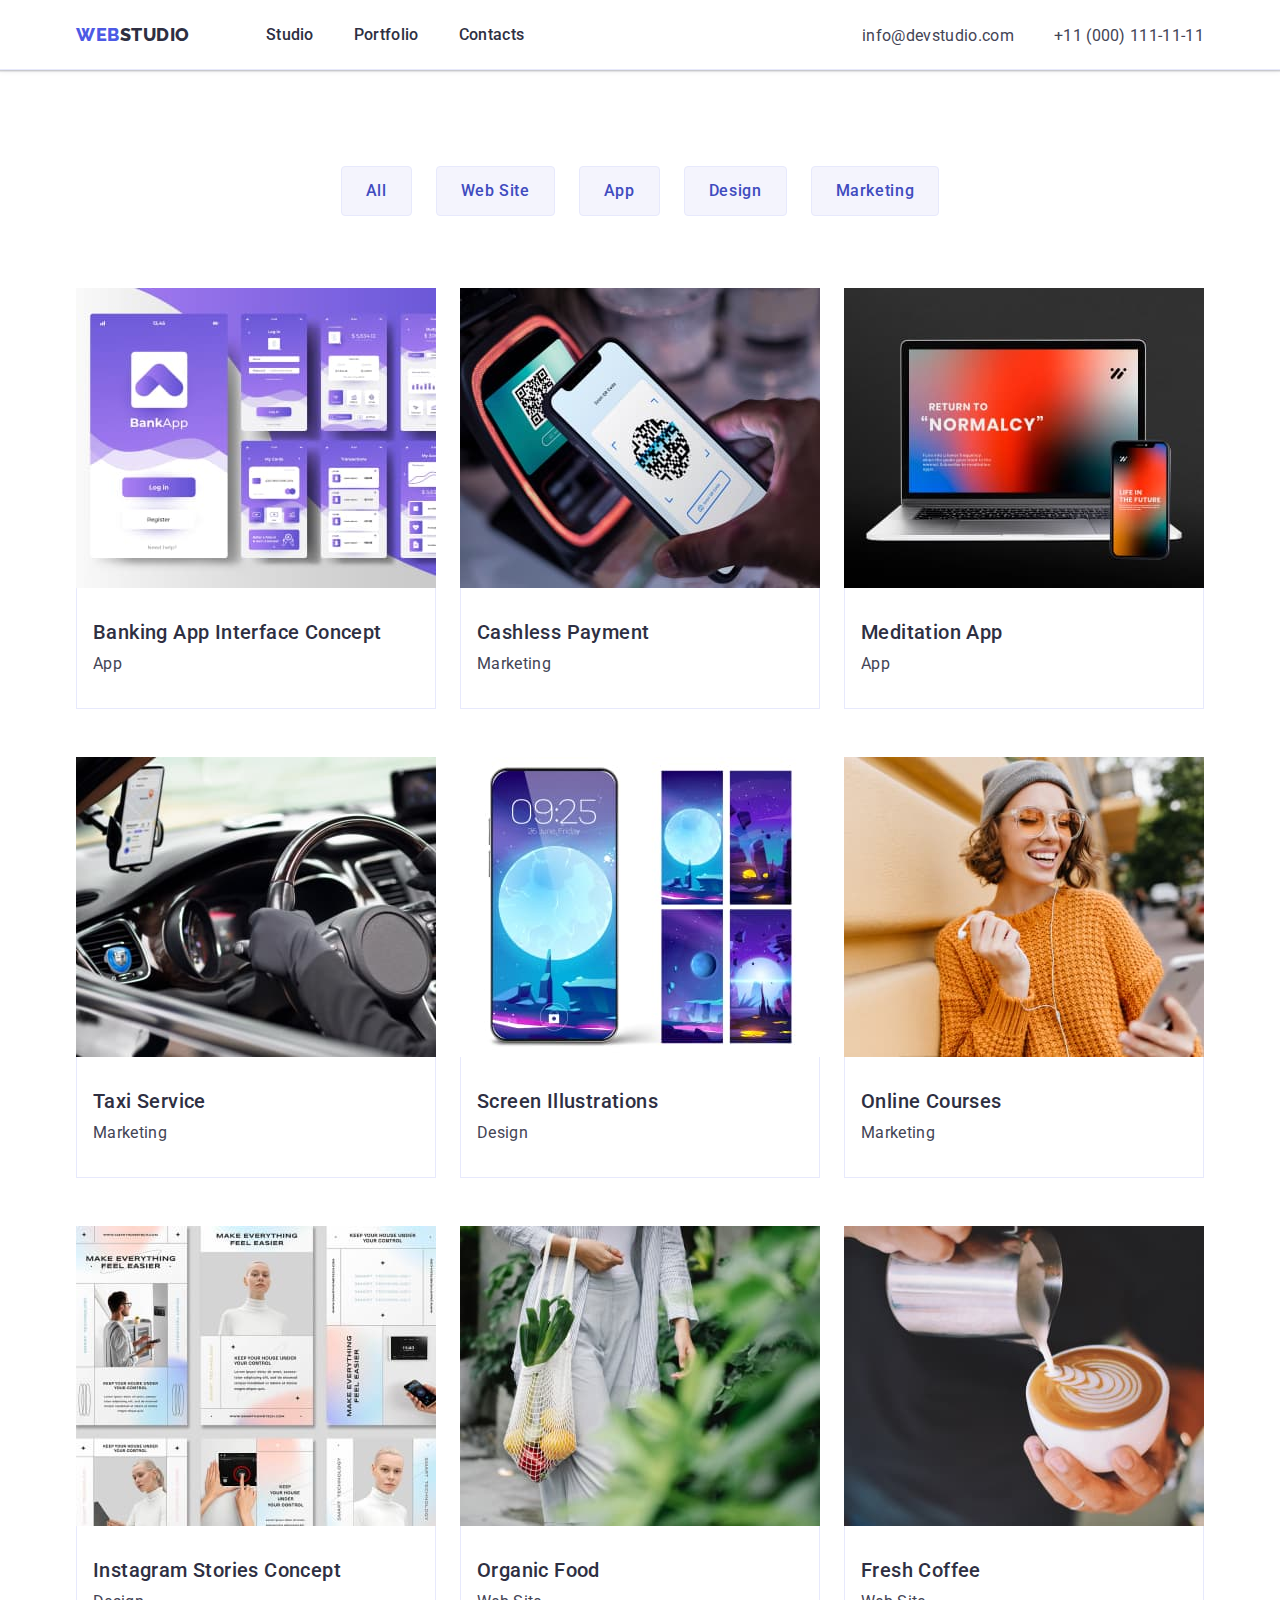
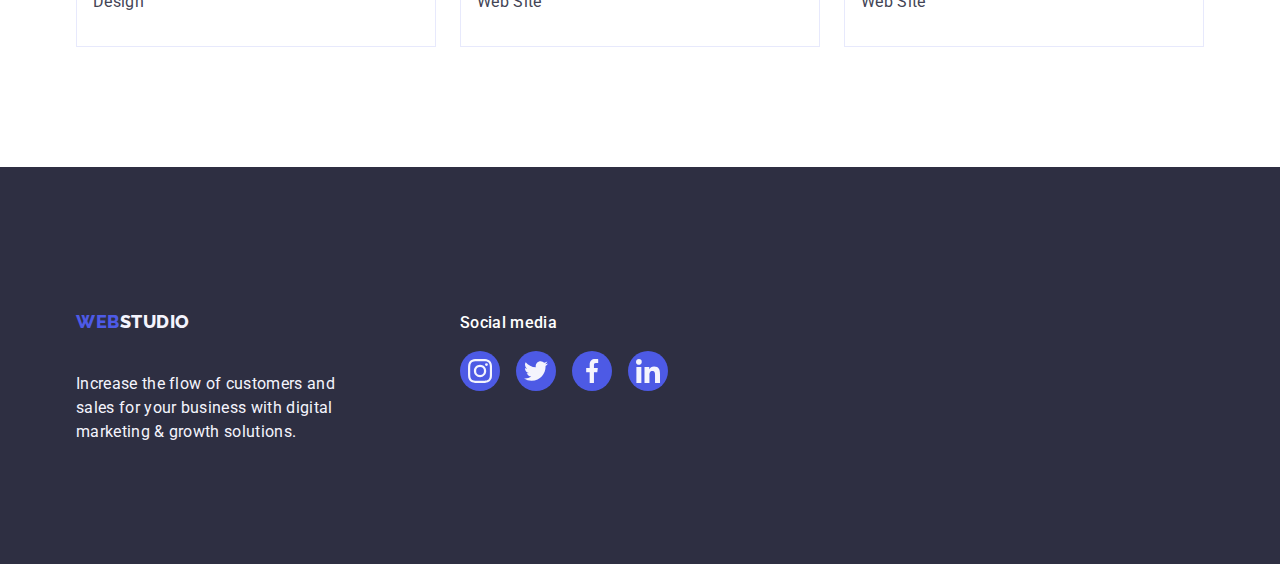
==== portfolio.html @ b466efa4 "Initial commit" ====
<!DOCTYPE html>
<html lang="en">
<head>
    <meta charset="UTF-8">
    <meta name="viewport" content="width=device-width, initial-scale=1.0">
    <title>Document</title>
    <link rel="stylesheet" href="https://cdnjs.cloudflare.com/ajax/libs/modern-normalize/2.0.0/modern-normalize.min.css">
    <link rel="preconnect" href="https://fonts.googleapis.com">
    <link rel="preconnect" href="https://fonts.gstatic.com" crossorigin>
    <link rel="stylesheet" href="./css/styles.css">
    <link href="https://fonts.googleapis.com/css2?family=Raleway:wght@700&family=Roboto:wght@400;500;700;900&display=swap" rel="stylesheet">
</head>
<body>

    <header class="header">
        <div class="header-div container">
            <nav class="nav">
                <a href="./" class="logo link">Web<span class="span">Studio</span></a>
                <ul class="list-header">
                    <li><a href="./index.html" class="first link">Studio</a></li>
                    <li><a href="./portfolio.html" class="first link">Portfolio</a></li>
                    <li><a href="" class="first link">Contacts</a></li>
                </ul>
            </nav>
            <address class="address">
                <ul class="list-header">
                    <li><a href="mailto:info@devstudio.com" class="contact link">info@devstudio.com</a></li>
                    <li><a href="tel:+110001111111" class="contact link">+11 (000) 111-11-11</a></li>
                </ul>
            </address>
        </div>
    </header>
   <main>
    <section class="section-portfolio">
        <div class="container">
        <h1 class="visually-hidden">123</h1>
    <ul class="list-one-p">
        <li><button type="button" class="button-p">All</button></li>
        <li><button type="button" class="button-p">Web Site</button></li>
        <li><button type="button" class="button-p">App</button></li>
        <li><button type="button" class="button-p">Design</button></li>
        <li><button type="button" class="button-p">Marketing</button></li>
    </ul>

    <ul class="list-two-p">
        <li class="li-portfolio"><a href="" class="link-p"><img src="./images/portfolio/portfolio1.jpg" alt="purple page with login to bank" width="360" height="300"><div class="portfolio-div"><h2 class="heading-portfolio">Banking App Interface Concept</h2><p class="paragraph-portfolio">App</p></div></a></li>
        <li class="li-portfolio"><a href="" class="link-p"><img src="./images/portfolio/portfolio2.jpg" alt="payment by phone via barcode" width="360" height="300"><div class="portfolio-div"><h2 class="heading-portfolio">Cashless Payment</h2><p class="paragraph-portfolio">Marketing</p></div></a></li>
        <li class="li-portfolio"><a href="" class="link-p"><img src="./images/portfolio/portfolio3.jpg" alt="laptop with red wallpaper" width="360" height="300"><div class="portfolio-div"><h2 class="heading-portfolio">Meditation App</h2><p class="paragraph-portfolio">App</p></div></a></li>
        <li class="li-portfolio"><a href="" class="link-p"><img src="./images/portfolio/portfolio4.jpg" alt="taxi car with GPS" width="360" height="300"><div class="portfolio-div"><h2 class="heading-portfolio">Taxi Service</h2><p class="paragraph-portfolio">Marketing</p></div></a></li>
        <li class="li-portfolio"><a href="" class="link-p"><img src="./images/portfolio/portfolio5.jpg" alt="smartphone with the moon on the wallpaper" width="360" height="300"><div class="portfolio-div"><h2 class="heading-portfolio">Screen Illustrations</h2><p class="paragraph-portfolio">Design</p></div></a></li>
        <li class="li-portfolio"><a href="" class="link-p"><img src="./images/portfolio/portfolio6.jpg" alt="smiling girl in orange sweater" width="360" height="300"><div class="portfolio-div"><h2 class="heading-portfolio">Online Courses</h2><p class="paragraph-portfolio">Marketing</p></div></a></li>
        <li class="li-portfolio"><a href="" class="link-p"><img src="./images/portfolio/portfolio7.jpg" alt="instagram stories concept" width="360" height="300"><div class="portfolio-div"><h2 class="heading-portfolio">Instagram Stories Concept</h2><p class="paragraph-portfolio">Design</p></div></a></li>
        <li class="li-portfolio"><a href="" class="link-p"><img src="./images/portfolio/portfolio8.jpg" alt="girl dressed in white with a bag of vegetables" width="360" height="300"><div class="portfolio-div"><h2 class="heading-portfolio">Organic Food</h2><p class="paragraph-portfolio">Web Site</p></div></a></li>
        <li class="li-portfolio"><a href="" class="link-p"><img src="./images/portfolio/portfolio9.jpg" alt="pouring milk into coffee" width="360" height="300"><div class="portfolio-div"><h2 class="heading-portfolio">Fresh Coffee</h2><p class="paragraph-portfolio">Web Site</p></div></a></li>
    </ul>
        </div>
    </section>
</main>
    <footer class="footer">
        <div class="container div-footer-main">
            <div class="div-footer-one">
                <a href="/" class="logo link link-footer">Web<span class="span-footer">Studio</span></a>
                <p class="footer-paragraph">Increase the flow of customers and sales for your business with digital
                    marketing & growth solutions.</p>
            </div>
            <div>
                <p class="paragraph-footer-one">Social media</p>
                <ul class="ul-footer">
                    <li class="li-footer"><a href="" class="link-footer-ul">
                            <svg width="24" height="24" class="svg-footer">
                                <use href="./images/icons.svg#icon-instagram-2">
                                </use>
                            </svg>
                        </a></li>
                    <li class="li-footer"><a href="" class="link-footer-ul">
                            <svg width="24" height="24" class="svg-footer">
                                <use href="./images/icons.svg#icon-twitter-1">
                                </use>
                            </svg>
                        </a></li>
                    <li class="li-footer"><a href="" class="link-footer-ul">
                            <svg width="24" height="24" class="svg-footer">
                                <use href="./images/icons.svg#icon-facebook-1">
                                </use>
                            </svg>
                        </a></li>
                    <li class="li-footer"><a href="" class="link-footer-ul">
                            <svg width="24" height="24" class="svg-footer">
                                <use href="./images/icons.svg#icon-linkedin-1">
                                </use>
                            </svg>
                        </a></li>
                </ul>
            </div>
        </div>
    </footer>
     </body>
</html>
---- css/styles.css ----
:root {
--color-logo:#4d5ae5;
--color-section1:#2e2f42;
--color-footer:#F4F4FD;
--color-paragraph:#434455;
--color-portfolio:#e7e9fc;
--color-menu-p:#404BBF;
--section-fife:#8e8f99;
--color-footer-div:#FFFFFF;
}
body{
  font-family:"Roboto", sans-serif;
  color: #434455;
  background-color: #FFFFFF;
}
ul,
ol {
  list-style: none;
  margin: 0;
  padding-left: 0;
}
* {
  margin: 0;
  padding: 0;
}
.container {
  margin: 0 auto;
  padding: 0 15px;
  max-width: 1158px;
}
.list {
  list-style: none;
  margin: 0;
  padding-left: 0;
}
.list-header{
  display: flex;
  gap: 40px;
}
.list-one-p{
justify-content: center;
display: flex;
gap: 24px;
margin-bottom: 72px;
}
.list-two-p{
  display: flex;
  flex-wrap:wrap;
  column-gap: 24px;
  row-gap:48px;
}
.logo{
font-family: "Raleway", sans-serif;
font-weight: 800;
font-size: 18px;
line-height: 1.17;
letter-spacing: 0.03em;
text-transform: uppercase;
color: var(--color-logo);
margin-right: 76px;
}
.li-portfolio{
  width: calc((100% - 48px)/3);
}
.section-two-list{
  gap: 24px;
  display: flex;
}
.section-three-list{
  display: flex;
  gap: 24px;
}
.section-two-li{
  width: calc((100% - 72px)/4);
}
.section-threeli{
  width: calc((100% - 48px)/3);
}
.section-three{
  padding-bottom: 120px;
}
.first:hover{
  color:#404bbf;
}
.first:focus{
  color:#404bbf;
}
.first{
  font-weight: 500;
  font-size: 16px;
  line-height: 1.5;
  letter-spacing: 0.02em;
  color:#2e2f42;
}
.li-one{
  background-color: #FFFFFF;
}
.address{
  font-style: normal;
  margin-top: 24px;
  margin-left: auto;
}
.heading-three{
  font-size: 36px;
  line-height: 1.11;
  text-align: center;
  letter-spacing: 0.02em;
  text-transform: capitalize;
  color:#2e2f42;
  margin-bottom: 72px;
}
.span{
  color: #2e2f42;
}
.span-footer{
color:#f4f4fd;
}
.footer-paragraph{
  line-height: 1.5;
  color: var(--color-footer);
  letter-spacing: 0.02em; 
  max-width: 264px;
}
.link{
  text-decoration: none; 
  padding: 24px 0;
}
.link-footer{
  display: inline-block;
  margin-bottom: 16px;
  text-decoration: none;
}
.contact{
  font-size: 16px;
  line-height: 1.5;
  letter-spacing: 0.02em;
  color:#434455;
  text-decoration: none;
}
.contact:hover{
  color:#404bbf
}
.contact:focus{
  color:#404bbf;
}
.filter-button :hover
.filter-button :focus{
background-color: var(--color-example);
}
.section-first{
  background-color: var(--color-section1);
  padding: 188px 0;
  background-image: linear-gradient(rgba(46, 47, 66, 0.7), rgba(46, 47, 66, 0.7)), url(../images/img-name.jpg);
  max-width: 1440px;
  background-repeat: no-repeat;
  background-position: center;
  background-size: cover;
  margin: 0 auto;
}
.section-second{
  padding: 120px 0;
}
.section-four{
  background-color: #F4F4FD;
  padding: 120px 0;
}
.section-four-li{
  width: calc((100%-72px)/4);
  border-radius: 0px 0px 4px 4px;
  box-shadow: 0px 1px 6px rgba(46, 47, 66, 0.08),
    0px 1px 1px rgba(46, 47, 66, 0.16),
    0px 2px 1px rgba(46, 47, 66, 0.08);
}
.section-four-list{
  display: flex;
  gap: 24px;
}
.section-portfolio{
  padding-top: 96px;
  padding-bottom: 120px;
} 

.heading-one{
  font-size: 56px;
  line-height: 1.07;
  text-align: center;
  letter-spacing: 0.02em;
  color: #FFFFFF;
  max-width: 496px;
  margin: 0 auto;
}
.heading-two{
  font-weight: 500;
  font-size: 20px;
  line-height: 1.2;
  letter-spacing: 0.02em;
  color:#2e2f42;
  margin-bottom: 8px;
}
.heading-four{
  font-size: 36px;
  line-height: 1.11;
  text-align: center;
  letter-spacing: 0.02em;
  text-transform: capitalize;
  color:#2e2f42;
  margin-bottom: 72px;

}
.heading-fife{
  font-weight: 500;
  font-size: 20px;
  line-height: 1.2;
  letter-spacing: 0.02em;
  color:#2e2f42;
  text-align: center;
  margin-bottom: 8px;
}
.heading-portfolio{
  font-weight: 500;
  font-size: 20px;
  line-height: 1.2;
  letter-spacing: 0.02em;
  color: var(--color-section1);
  margin-bottom: 8px;
}
.paragraph-one{
  font-size: 16px;
  line-height: 1.5;
  letter-spacing: 0.02em;
}
.paragraph-two{
font-size: 16px;
line-height: 1.5;
letter-spacing: 0.02em;
text-align: center;
}
.paragraph-portfolio{
  font-size: 16px;
  line-height: 1.5;
  letter-spacing: 0.02em;
  color: var(--color-paragraph);
}
.button{
  background-color: var(--color-logo);
  font-family: "Roboto",sans-serif;
  font-weight: 500;
  font-size: 16px;
  line-height: 1.5;
  letter-spacing: 0.04em;
  color: #FFFFFF;
  cursor: pointer;
  display: block;
  min-width: 169px;
  height: 56px;
  border: none;
  border-radius: 4px;
  margin: 0 auto;
  margin-top: 60px;
}
.button:hover{
  background-color: #404BBF;
}
.button:focus{
  background-color: #404BBF;
}

.filter-button{
font-family: "Roboto",sans-serif;
font-weight: 500;
font-size:16px;
line-height: 1.5;
letter-spacing: 0.04em;
color: var(--color-logo);
background-color: var(--color-footer);
cursor: pointer;
}
.filter-button:hover{
  color:#FFFFFF;
  background-color: #404BBF;
}
.filter-button:focus{
  color:#FFFFFF;
  background-color: #404BBF;
}
.button-p{
  padding: 12px 24px;
  border: 1px solid var(--color-portfolio);
  border-radius: 4px;
  cursor: pointer;
  color: var(--color-menu-p);
  background-color: var(--color-footer);
  font-family: "Roboto",sans-serif;
  font-weight: 500;
  font-size: 16px;
  line-height: 24px;
  letter-spacing: 0.04em;
  text-align: center;
}
.button-p:hover{
  border: 1px solid transparent;
  background-color: var(--color-menu-p);
  color: #FFFFFF;
  box-shadow: 0px 3px 1px rgba(0, 0, 0, 0.1),
    0px 2px 1px rgba(0, 0, 0, 0.08),
    0px 2px 2px rgba(0, 0, 0, 0.12);;
}
.button-p:focus{
  border: 1px solid transparent;
  box-shadow: 0px 3px 1px rgba(0, 0, 0, 0.1),
    0px 2px 1px rgba(0, 0, 0, 0.08),
    0px 2px 2px rgba(0, 0, 0, 0.12);;
}
.footer{
  background-color: #2e2f42; 
  padding: 120px 0;
}
img{
  display: block;
}
.header{
  border-bottom: 1px solid #e7e9fc;
  box-shadow: 0px 2px 1px rgba(46, 47, 66, 0.08),
    0px 1px 1px rgba(46, 47, 66, 0.16),
    0px 1px 6px rgba(46, 47, 66, 0.08);
}
.header-div{
  display: flex;
  width:1158px;
  margin:0 auto;
  padding: 0 15px;
}
.nav{
  display: flex;
  align-items: center;
}
.visually-hidden{
  position: absolute;
  width: 1px;
  height: 1px;
  margin: -1px;
  border: 0;
  padding: 0;
  white-space: nowrap;
  clip-path: inset(100%);
  clip: rect(0 0 0 0);
  overflow: hidden;
}
.div-four{
padding: 32px 0px;
background-color: #FFFFFF;
border-radius: 0px 0px 4px 4px;
gap: 32px;
}
.portfolio-div{
  padding: 32px 16px;
  border: 1px solid var(--color-portfolio);
  border-top: none;
}
.div-section-two{
  display: flex;
  align-items: center;
  justify-content: center;
  height: 112px;
  background-color: #f4f4fd;
  border-radius: 4px;
  margin-bottom: 8px;
}
.section-four-svg{
display: flex;
justify-content: center;
gap: 24px;
}
.section-four-svg-li{
  width: 40px;
  height: 40px;
  margin-top: 10px;
}
.link-svg{
  width: 100%;
  height: 100%;
  background-color: var(--color-logo);
  border-radius: 50%;
  display: flex;
  align-items: center;
  justify-content: center;
}
.link-svg:hover{
  background-color: #404bbf;
}
.link-svg:focus{
background-color: #404bbf;
}
.svg-li{
  fill: var(--color-footer);
}
.section-five{
  padding-top: 120px;
  padding-bottom: 120px;
}
.heading-fife-s{
  font-size: 36px;
  line-height: 1.11;
  color: var(--color-section1);
  margin-bottom: 72px;
  text-align: center;
}
.ul-section-fife{
  display: flex;
  gap: 24px;
}
.li-fife-section{
  width: calc((100% - 120px) /6 );
  height: 88px;
}
.link-section-fife{
  width: 100%;
  height: 100%;
  border: 1px solid #8e8f99;
  border-radius: 4px;
  display: flex;
  align-items: center;
  justify-content: center;
  color: var(--section-fife);
}
.link-section-fife:hover{
  border-color: #404bbf;
  color: #404bbf;
}
.link-section-fife:focus{
  border-color: #404bbf;
  color: #404bbf;
}
.svg-section-fife{
  fill: currentColor;
}
.div-footer-main{
  display: flex;
  align-items: baseline;
}
.link-p{
  display: block;
  text-decoration: none;
}
.link-p:hover{
  box-shadow: 0px 1px 6px rgba(46, 47, 66, 0.08),
    0px 1px 1px rgba(46, 47, 66, 0.16),
    0px 2px 1px rgba(46, 47, 66, 0.08);;
}
.link-p:focus{
  box-shadow: 0px 1px 6px rgba(46, 47, 66, 0.08),
    0px 1px 1px rgba(46, 47, 66, 0.16),
    0px 2px 1px rgba(46, 47, 66, 0.08);;
}
.div-footer-one{
  margin-right: 120px;
}
.paragraph-footer-one{
  font-weight: 500;
  font-size: 16px;
  line-height: 1.5;
  letter-spacing: 0.02em;
  color: var(--color-footer-div);
  margin-bottom: 16px;
}
.ul-footer{
  display: flex;
  gap: 16px;
}
.li-footer{
  height: 40px;
  width: 40px;
}
.link-footer-ul{
  width: 100%;
  height: 100%;
  background-color: var(--color-logo);
  border-radius: 50%;
  display: flex;
  align-items: center;
  justify-content: center;
}
.link-footer-ul:hover{
  background-color: #31d0aa;
}
.link-footer-ul:focus{
  background-color: #31d0aa;
}
.svg-footer{
  fill: var(--color-footer);
}
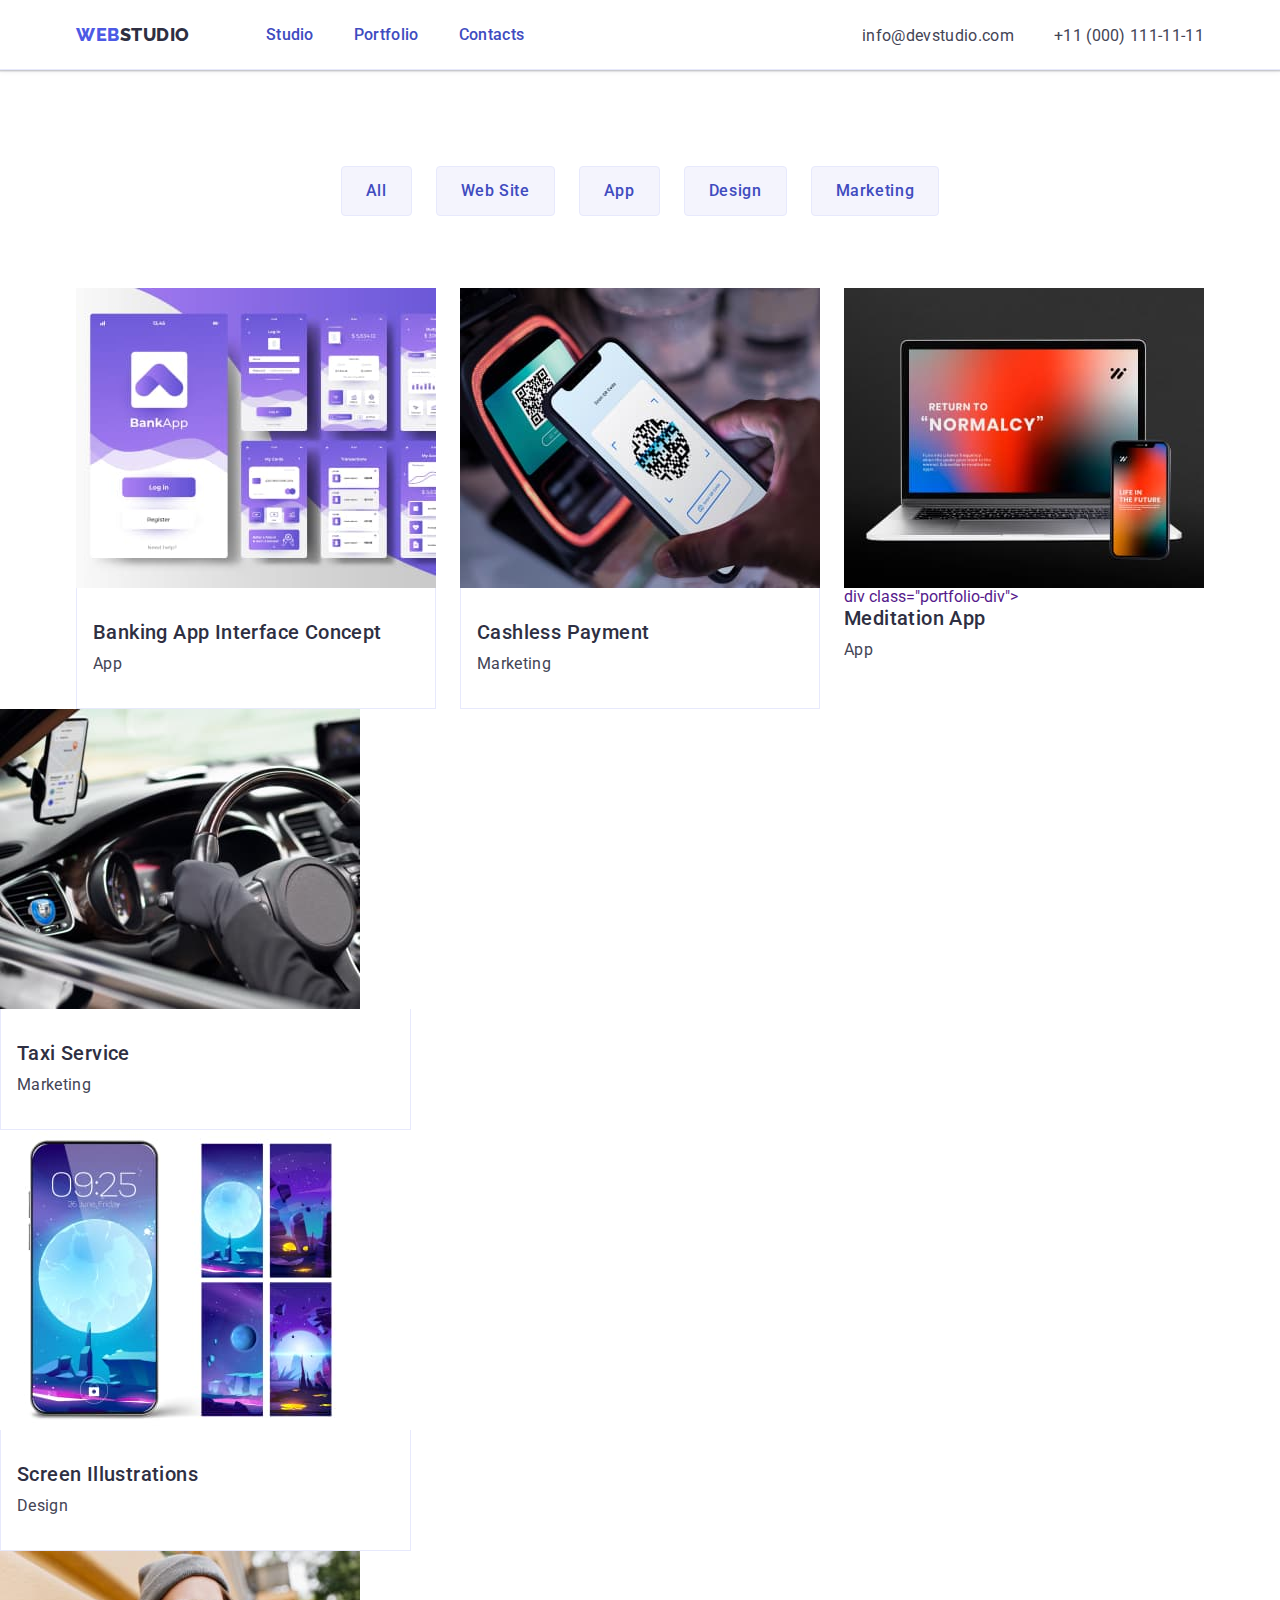
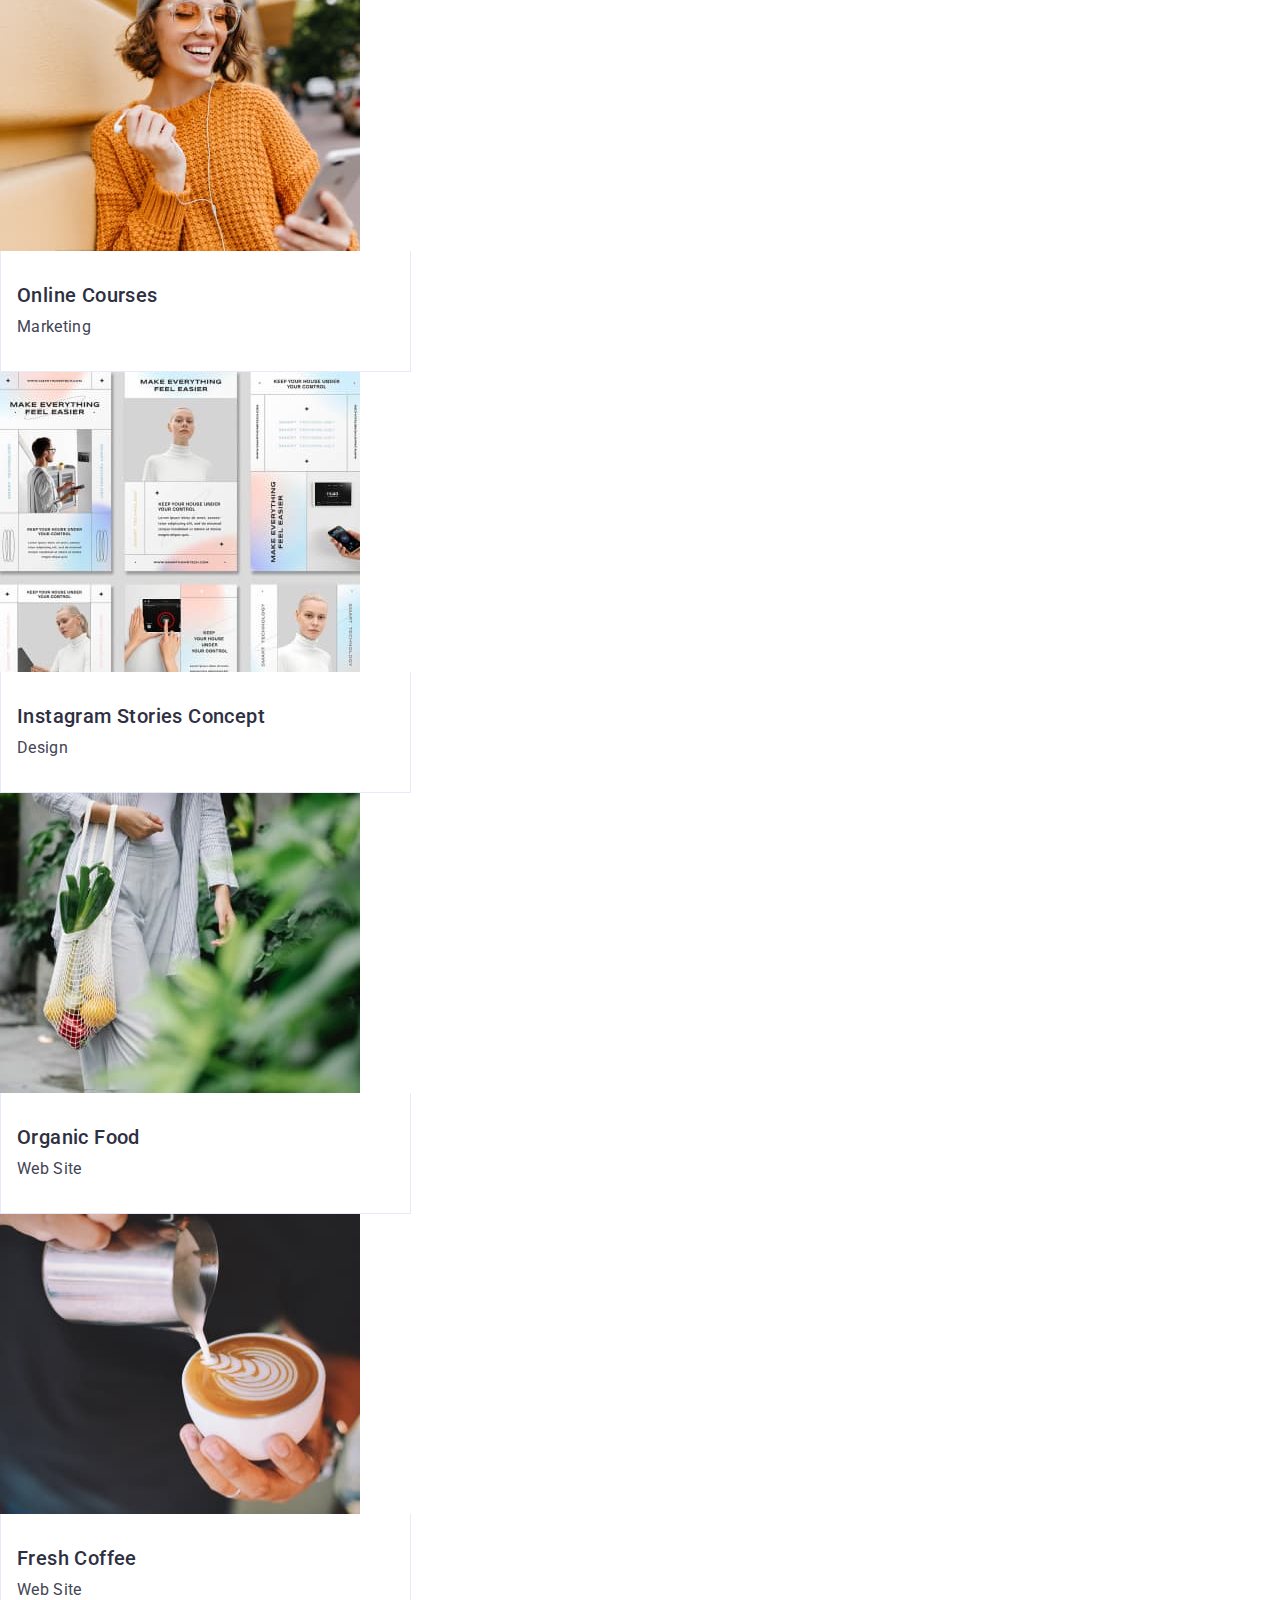
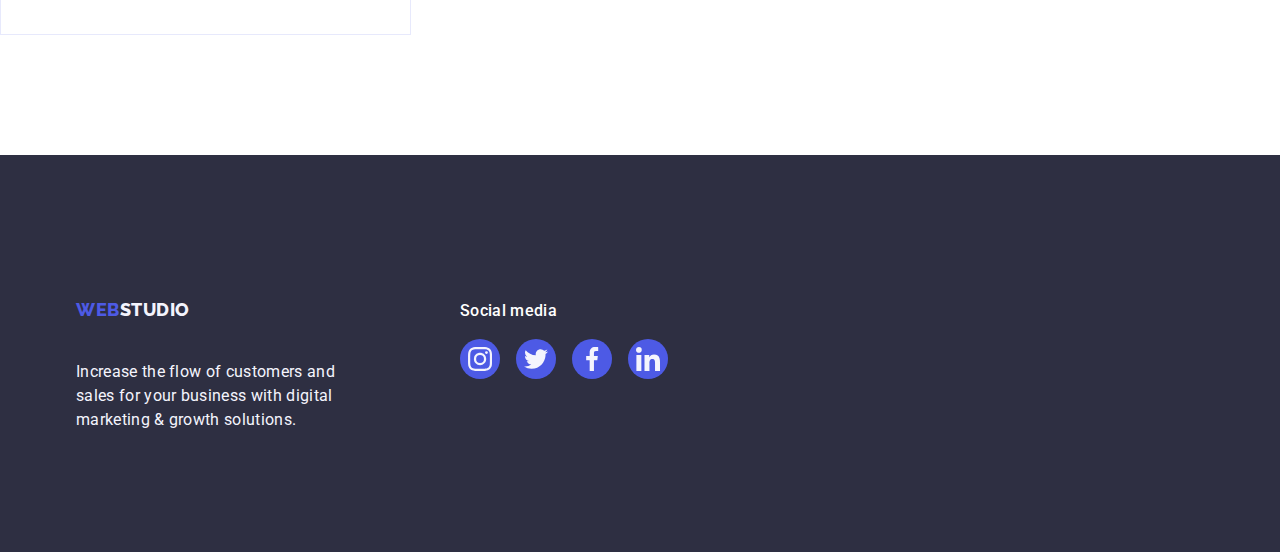
==== commit ec172fa0: "123" ====
--- a/portfolio.html
+++ b/portfolio.html
@@ -43,15 +43,15 @@
     </ul>
 
     <ul class="list-two-p">
-        <li class="li-portfolio"><a href="" class="link-p"><img src="./images/portfolio/portfolio1.jpg" alt="purple page with login to bank" width="360" height="300"><div class="portfolio-div"><h2 class="heading-portfolio">Banking App Interface Concept</h2><p class="paragraph-portfolio">App</p></div></a></li>
-        <li class="li-portfolio"><a href="" class="link-p"><img src="./images/portfolio/portfolio2.jpg" alt="payment by phone via barcode" width="360" height="300"><div class="portfolio-div"><h2 class="heading-portfolio">Cashless Payment</h2><p class="paragraph-portfolio">Marketing</p></div></a></li>
-        <li class="li-portfolio"><a href="" class="link-p"><img src="./images/portfolio/portfolio3.jpg" alt="laptop with red wallpaper" width="360" height="300"><div class="portfolio-div"><h2 class="heading-portfolio">Meditation App</h2><p class="paragraph-portfolio">App</p></div></a></li>
-        <li class="li-portfolio"><a href="" class="link-p"><img src="./images/portfolio/portfolio4.jpg" alt="taxi car with GPS" width="360" height="300"><div class="portfolio-div"><h2 class="heading-portfolio">Taxi Service</h2><p class="paragraph-portfolio">Marketing</p></div></a></li>
-        <li class="li-portfolio"><a href="" class="link-p"><img src="./images/portfolio/portfolio5.jpg" alt="smartphone with the moon on the wallpaper" width="360" height="300"><div class="portfolio-div"><h2 class="heading-portfolio">Screen Illustrations</h2><p class="paragraph-portfolio">Design</p></div></a></li>
-        <li class="li-portfolio"><a href="" class="link-p"><img src="./images/portfolio/portfolio6.jpg" alt="smiling girl in orange sweater" width="360" height="300"><div class="portfolio-div"><h2 class="heading-portfolio">Online Courses</h2><p class="paragraph-portfolio">Marketing</p></div></a></li>
-        <li class="li-portfolio"><a href="" class="link-p"><img src="./images/portfolio/portfolio7.jpg" alt="instagram stories concept" width="360" height="300"><div class="portfolio-div"><h2 class="heading-portfolio">Instagram Stories Concept</h2><p class="paragraph-portfolio">Design</p></div></a></li>
-        <li class="li-portfolio"><a href="" class="link-p"><img src="./images/portfolio/portfolio8.jpg" alt="girl dressed in white with a bag of vegetables" width="360" height="300"><div class="portfolio-div"><h2 class="heading-portfolio">Organic Food</h2><p class="paragraph-portfolio">Web Site</p></div></a></li>
-        <li class="li-portfolio"><a href="" class="link-p"><img src="./images/portfolio/portfolio9.jpg" alt="pouring milk into coffee" width="360" height="300"><div class="portfolio-div"><h2 class="heading-portfolio">Fresh Coffee</h2><p class="paragraph-portfolio">Web Site</p></div></a></li>
+        <li class="li-portfolio"><a href="" class="link-p"><div class="div-ul-nine"><img src="./images/portfolio/portfolio1.jpg" alt="purple page with login to bank" width="360" height="300"></div><div class="portfolio-div"><h2 class="heading-portfolio">Banking App Interface Concept</h2><p class="paragraph-portfolio">App</p></div></a></li>
+        <li class="li-portfolio"><a href="" class="link-p"><div class="div-ul-nine"><img src="./images/portfolio/portfolio2.jpg" alt="payment by phone via barcode" width="360" height="300"></div><div class="portfolio-div"><h2 class="heading-portfolio">Cashless Payment</h2><p class="paragraph-portfolio">Marketing</p></div></a></li>
+        <li class="li-portfolio"><a href="" class="link-p"><div class="div-ul-nine"><img src="./images/portfolio/portfolio3.jpg" alt="laptop with red wallpaper" width="360" height="300"></div>div class="portfolio-div"><h2 class="heading-portfolio">Meditation App</h2><p class="paragraph-portfolio">App</p></div></a></li>
+        <li class="li-portfolio"><a href="" class="link-p"><div class="div-ul-nine"><img src="./images/portfolio/portfolio4.jpg" alt="taxi car with GPS" width="360" height="300"></div><div class="portfolio-div"><h2 class="heading-portfolio">Taxi Service</h2><p class="paragraph-portfolio">Marketing</p></div></a></li>
+        <li class="li-portfolio"><a href="" class="link-p"><div class="div-ul-nine"><img src="./images/portfolio/portfolio5.jpg" alt="smartphone with the moon on the wallpaper" width="360" height="300"></div><div class="portfolio-div"><h2 class="heading-portfolio">Screen Illustrations</h2><p class="paragraph-portfolio">Design</p></div></a></li>
+        <li class="li-portfolio"><a href="" class="link-p"><div class="div-ul-nine"><img src="./images/portfolio/portfolio6.jpg" alt="smiling girl in orange sweater" width="360" height="300"></div><div class="portfolio-div"><h2 class="heading-portfolio">Online Courses</h2><p class="paragraph-portfolio">Marketing</p></div></a></li>
+        <li class="li-portfolio"><a href="" class="link-p"><div class="div-ul-nine"><img src="./images/portfolio/portfolio7.jpg" alt="instagram stories concept" width="360" height="300"></div><div class="portfolio-div"><h2 class="heading-portfolio">Instagram Stories Concept</h2><p class="paragraph-portfolio">Design</p></div></a></li>
+        <li class="li-portfolio"><a href="" class="link-p"><div class="div-ul-nine"><img src="./images/portfolio/portfolio8.jpg" alt="girl dressed in white with a bag of vegetables" width="360" height="300"></div><div class="portfolio-div"><h2 class="heading-portfolio">Organic Food</h2><p class="paragraph-portfolio">Web Site</p></div></a></li>
+        <li class="li-portfolio"><a href="" class="link-p"><div class="div-ul-nine"><img src="./images/portfolio/portfolio9.jpg" alt="pouring milk into coffee" width="360" height="300"></div><div class="portfolio-div"><h2 class="heading-portfolio">Fresh Coffee</h2><p class="paragraph-portfolio">Web Site</p></div></a></li>
     </ul>
         </div>
     </section>
--- a/css/styles.css
+++ b/css/styles.css
@@ -91,6 +91,18 @@
   line-height: 1.5;
   letter-spacing: 0.02em;
   color:#2e2f42;
+  position: relative;
+  color:#404bbf;
+  transition: color 250ms cubic-bezier(0.4, 0, 0.2, 1);
+}
+.first::after{
+content: '';
+position: absolute;
+left: 0;
+bottom: -1px;
+height: 4px;
+background-color: #404bbf;
+border-radius: 2px;
 }
 .li-one{
   background-color: #FFFFFF;
@@ -136,6 +148,7 @@
   letter-spacing: 0.02em;
   color:#434455;
   text-decoration: none;
+  transition: color 250ms cubic-bezier(0.4, 0, 0.2, 1);
 }
 .contact:hover{
   color:#404bbf
@@ -240,6 +253,9 @@
   line-height: 1.5;
   letter-spacing: 0.02em;
   color: var(--color-paragraph);
+}
+.modal-open{
+  transition: background-color 250ms cubic-bezier(0.4, 0, 0.2, 1);
 }
 .button{
   background-color: var(--color-logo);
@@ -296,6 +312,10 @@
   line-height: 24px;
   letter-spacing: 0.04em;
   text-align: center;
+  transition: color 250ms cubic-bezier(0.4, 0, 0.2, 1),
+    background-color 250ms cubic-bezier(0.4, 0, 0.2, 1),
+    border-color 250ms cubic-bezier(0.4, 0, 0.2, 1),
+    box-shadow 250ms cubic-bezier(0.4, 0, 0.2, 1);
 }
 .button-p:hover{
   border: 1px solid transparent;
@@ -384,6 +404,7 @@
   display: flex;
   align-items: center;
   justify-content: center;
+  transition: background-color 250ms cubic-bezier(0.4, 0, 0.2, 1);
 }
 .link-svg:hover{
   background-color: #404bbf;
@@ -422,6 +443,8 @@
   align-items: center;
   justify-content: center;
   color: var(--section-fife);
+  transition: border-color 250ms cubic-bezier(0.4, 0, 0.2, 1),
+  color 250ms cubic-bezier(0.4, 0, 0.2, 1);
 }
 .link-section-fife:hover{
   border-color: #404bbf;
@@ -441,16 +464,19 @@
 .link-p{
   display: block;
   text-decoration: none;
+  transition: box-shadow 250ms cubic-bezier(0.4, 0, 0.2, 1);
 }
 .link-p:hover{
   box-shadow: 0px 1px 6px rgba(46, 47, 66, 0.08),
     0px 1px 1px rgba(46, 47, 66, 0.16),
-    0px 2px 1px rgba(46, 47, 66, 0.08);;
+    0px 2px 1px rgba(46, 47, 66, 0.08);
+    transform: translateY(0%);
 }
 .link-p:focus{
   box-shadow: 0px 1px 6px rgba(46, 47, 66, 0.08),
     0px 1px 1px rgba(46, 47, 66, 0.16),
-    0px 2px 1px rgba(46, 47, 66, 0.08);;
+    0px 2px 1px rgba(46, 47, 66, 0.08);
+    transform: translateY(0%);
 }
 .div-footer-one{
   margin-right: 120px;
@@ -479,6 +505,7 @@
   display: flex;
   align-items: center;
   justify-content: center;
+  transition: background-color 250ms cubic-bezier(0.4, 0, 0.2, 1);
 }
 .link-footer-ul:hover{
   background-color: #31d0aa;
@@ -488,4 +515,66 @@
 }
 .svg-footer{
   fill: var(--color-footer);
+}
+.modal{
+  position: fixed;
+  top: 0;
+  left: 0;
+  width: 100%;
+  height: 100%;
+  background-color: rgba(46, 47, 66, 0.4);
+  transition: opacity 250ms cubic-bezier(0.4, 0, 0.2, 1), visibility 250ms cubic-bezier(0.4, 0, 0.2, 1);
+}
+.is-hidden{
+  opacity: 0;
+  visibility: hidden;
+  pointer-events: none;
+}
+.modal-two{
+  position: absolute;
+  top: 50%;
+  left: 50%;
+  transform: translate(-50%, -50%) scale(1);
+  width: 408px;
+  min-height: 584px;
+  background-color: #fcfcfc;
+  box-shadow: 0px 1px 1px rgba(0, 0, 0, 0.14),
+    0px 1px 3px rgba(0, 0, 0, 0.12),
+    0px 2px 1px rgba(0, 0, 0, 0.2);
+    border-radius: 4px;
+    transition: transform 250ms cubic-bezier(0.4, 0, 0.2, 1);
+}
+.button-modal{
+  position: absolute;
+  top: 24px;
+  right: 24px;
+  width: 24px;
+  height: 24px;
+  border-radius: 50%;
+  display: flex;
+  align-items: center;
+  justify-content: center;
+  background-color: #e7e9fc;
+  border: 1px solid rgba(0, 0, 0, 0.1);
+  padding: 0;
+  cursor: pointer;
+  transition: background-color 250ms cubic-bezier(0.4, 0, 0.2, 1),
+    border 250ms cubic-bezier(0.4, 0, 0.2, 1);
+}
+.button-modal:hover{
+  background-color: #404bbf;
+  border: none;
+  fill: #ffffff;
+}
+.button-modal:focus{
+  background-color: #404bbf;
+  border: none;
+  fill: #ffffff;
+}
+.modal-svg{
+  transition: fill 250ms cubic-bezier(0.4, 0, 0.2, 1);
+}
+.div-ul-nine{
+  position: relative;
+  overflow: hidden;
 }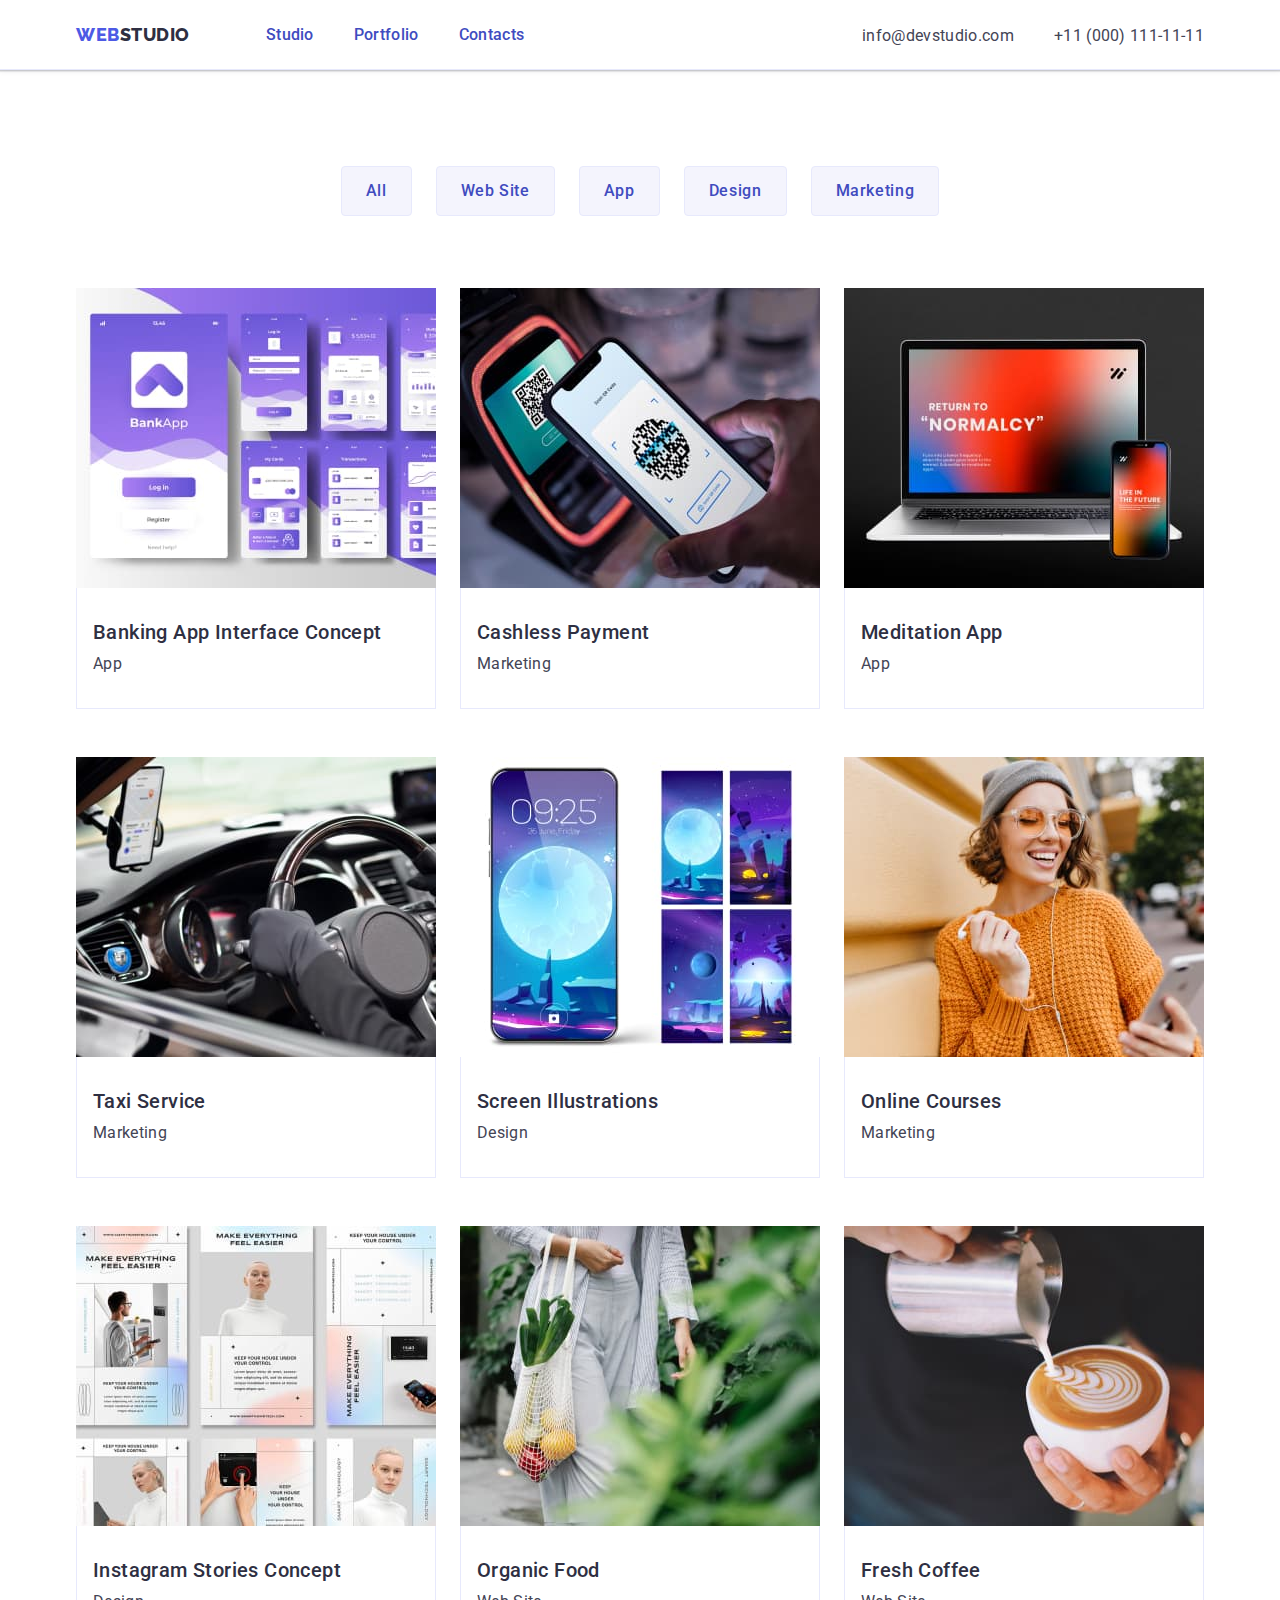
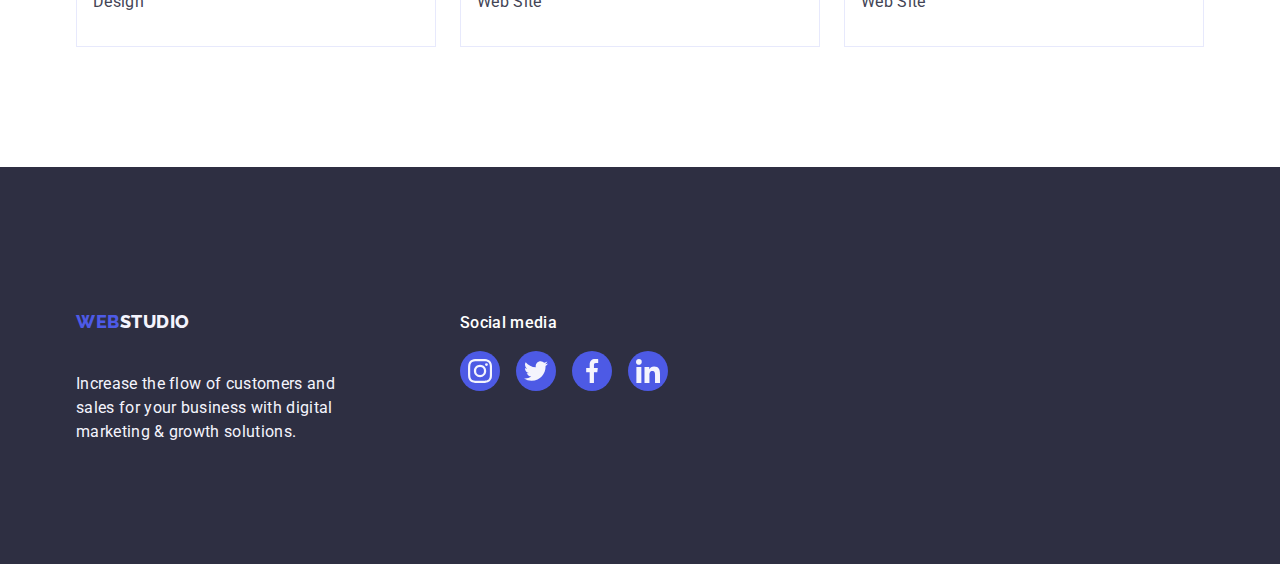
==== commit f3b1040c: "ul9" ====
--- a/portfolio.html
+++ b/portfolio.html
@@ -43,15 +43,15 @@
     </ul>
 
     <ul class="list-two-p">
-        <li class="li-portfolio"><a href="" class="link-p"><div class="div-ul-nine"><img src="./images/portfolio/portfolio1.jpg" alt="purple page with login to bank" width="360" height="300"></div><div class="portfolio-div"><h2 class="heading-portfolio">Banking App Interface Concept</h2><p class="paragraph-portfolio">App</p></div></a></li>
-        <li class="li-portfolio"><a href="" class="link-p"><div class="div-ul-nine"><img src="./images/portfolio/portfolio2.jpg" alt="payment by phone via barcode" width="360" height="300"></div><div class="portfolio-div"><h2 class="heading-portfolio">Cashless Payment</h2><p class="paragraph-portfolio">Marketing</p></div></a></li>
-        <li class="li-portfolio"><a href="" class="link-p"><div class="div-ul-nine"><img src="./images/portfolio/portfolio3.jpg" alt="laptop with red wallpaper" width="360" height="300"></div>div class="portfolio-div"><h2 class="heading-portfolio">Meditation App</h2><p class="paragraph-portfolio">App</p></div></a></li>
-        <li class="li-portfolio"><a href="" class="link-p"><div class="div-ul-nine"><img src="./images/portfolio/portfolio4.jpg" alt="taxi car with GPS" width="360" height="300"></div><div class="portfolio-div"><h2 class="heading-portfolio">Taxi Service</h2><p class="paragraph-portfolio">Marketing</p></div></a></li>
-        <li class="li-portfolio"><a href="" class="link-p"><div class="div-ul-nine"><img src="./images/portfolio/portfolio5.jpg" alt="smartphone with the moon on the wallpaper" width="360" height="300"></div><div class="portfolio-div"><h2 class="heading-portfolio">Screen Illustrations</h2><p class="paragraph-portfolio">Design</p></div></a></li>
-        <li class="li-portfolio"><a href="" class="link-p"><div class="div-ul-nine"><img src="./images/portfolio/portfolio6.jpg" alt="smiling girl in orange sweater" width="360" height="300"></div><div class="portfolio-div"><h2 class="heading-portfolio">Online Courses</h2><p class="paragraph-portfolio">Marketing</p></div></a></li>
-        <li class="li-portfolio"><a href="" class="link-p"><div class="div-ul-nine"><img src="./images/portfolio/portfolio7.jpg" alt="instagram stories concept" width="360" height="300"></div><div class="portfolio-div"><h2 class="heading-portfolio">Instagram Stories Concept</h2><p class="paragraph-portfolio">Design</p></div></a></li>
-        <li class="li-portfolio"><a href="" class="link-p"><div class="div-ul-nine"><img src="./images/portfolio/portfolio8.jpg" alt="girl dressed in white with a bag of vegetables" width="360" height="300"></div><div class="portfolio-div"><h2 class="heading-portfolio">Organic Food</h2><p class="paragraph-portfolio">Web Site</p></div></a></li>
-        <li class="li-portfolio"><a href="" class="link-p"><div class="div-ul-nine"><img src="./images/portfolio/portfolio9.jpg" alt="pouring milk into coffee" width="360" height="300"></div><div class="portfolio-div"><h2 class="heading-portfolio">Fresh Coffee</h2><p class="paragraph-portfolio">Web Site</p></div></a></li>
+        <li class="li-portfolio"><a href="" class="link-p"><div class="div-ul-nine"><img src="./images/portfolio/portfolio1.jpg" alt="purple page with login to bank" width="360" height="300"><p class="paragraph-ul-nine">14 Stylish and User-Friendly App Design Concepts · Task Manager App · Calorie Tracker App · Exotic Fruit Ecommerce App · Cloud Storage App</p></div><div class="portfolio-div"><h2 class="heading-portfolio">Banking App Interface Concept</h2><p class="paragraph-portfolio">App</p></div></a></li>
+        <li class="li-portfolio"><a href="" class="link-p"><div class="div-ul-nine"><img src="./images/portfolio/portfolio2.jpg" alt="payment by phone via barcode" width="360" height="300"><p class="paragraph-ul-nine">14 Stylish and User-Friendly App Design Concepts · Task Manager App · Calorie Tracker App · Exotic Fruit Ecommerce App · Cloud Storage App</p></div><div class="portfolio-div"><h2 class="heading-portfolio">Cashless Payment</h2><p class="paragraph-portfolio">Marketing</p></div></a></li>
+        <li class="li-portfolio"><a href="" class="link-p"><div class="div-ul-nine"><img src="./images/portfolio/portfolio3.jpg" alt="laptop with red wallpaper" width="360" height="300"><p class="paragraph-ul-nine">14 Stylish and User-Friendly App Design Concepts · Task Manager App · Calorie Tracker App · Exotic Fruit Ecommerce App · Cloud Storage App</p></div><div class="portfolio-div"><h2 class="heading-portfolio">Meditation App</h2><p class="paragraph-portfolio">App</p></div></a></li>
+        <li class="li-portfolio"><a href="" class="link-p"><div class="div-ul-nine"><img src="./images/portfolio/portfolio4.jpg" alt="taxi car with GPS" width="360" height="300"><p class="paragraph-ul-nine">14 Stylish and User-Friendly App Design Concepts · Task Manager App · Calorie Tracker App · Exotic Fruit Ecommerce App · Cloud Storage App</p></div><div class="portfolio-div"><h2 class="heading-portfolio">Taxi Service</h2><p class="paragraph-portfolio">Marketing</p></div></a></li>
+        <li class="li-portfolio"><a href="" class="link-p"><div class="div-ul-nine"><img src="./images/portfolio/portfolio5.jpg" alt="smartphone with the moon on the wallpaper" width="360" height="300"><p class="paragraph-ul-nine">14 Stylish and User-Friendly App Design Concepts · Task Manager App · Calorie Tracker App · Exotic Fruit Ecommerce App · Cloud Storage App</p></div><div class="portfolio-div"><h2 class="heading-portfolio">Screen Illustrations</h2><p class="paragraph-portfolio">Design</p></div></a></li>
+        <li class="li-portfolio"><a href="" class="link-p"><div class="div-ul-nine"><img src="./images/portfolio/portfolio6.jpg" alt="smiling girl in orange sweater" width="360" height="300"><p class="paragraph-ul-nine">14 Stylish and User-Friendly App Design Concepts · Task Manager App · Calorie Tracker App · Exotic Fruit Ecommerce App · Cloud Storage App</p></div><div class="portfolio-div"><h2 class="heading-portfolio">Online Courses</h2><p class="paragraph-portfolio">Marketing</p></div></a></li>
+        <li class="li-portfolio"><a href="" class="link-p"><div class="div-ul-nine"><img src="./images/portfolio/portfolio7.jpg" alt="instagram stories concept" width="360" height="300"><p class="paragraph-ul-nine">14 Stylish and User-Friendly App Design Concepts · Task Manager App · Calorie Tracker App · Exotic Fruit Ecommerce App · Cloud Storage App</p></div><div class="portfolio-div"><h2 class="heading-portfolio">Instagram Stories Concept</h2><p class="paragraph-portfolio">Design</p></div></a></li>
+        <li class="li-portfolio"><a href="" class="link-p"><div class="div-ul-nine"><img src="./images/portfolio/portfolio8.jpg" alt="girl dressed in white with a bag of vegetables" width="360" height="300"><p class="paragraph-ul-nine">14 Stylish and User-Friendly App Design Concepts · Task Manager App · Calorie Tracker App · Exotic Fruit Ecommerce App · Cloud Storage App</p></div><div class="portfolio-div"><h2 class="heading-portfolio">Organic Food</h2><p class="paragraph-portfolio">Web Site</p></div></a></li>
+        <li class="li-portfolio"><a href="" class="link-p"><div class="div-ul-nine"><img src="./images/portfolio/portfolio9.jpg" alt="pouring milk into coffee" width="360" height="300"><p class="paragraph-ul-nine">14 Stylish and User-Friendly App Design Concepts · Task Manager App · Calorie Tracker App · Exotic Fruit Ecommerce App · Cloud Storage App</p></div><div class="portfolio-div"><h2 class="heading-portfolio">Fresh Coffee</h2><p class="paragraph-portfolio">Web Site</p></div></a></li>
     </ul>
         </div>
     </section>
--- a/css/styles.css
+++ b/css/styles.css
@@ -577,4 +577,18 @@
 .div-ul-nine{
   position: relative;
   overflow: hidden;
+}
+.paragraph-ul-nine{
+  position: absolute;
+  top: 0;
+  font-size: 16px;
+  line-height: 1.5;
+  letter-spacing: 0.02em;
+  color: var(--color-footer);
+  padding: 40px 32px;
+  background-color: #4d5ae5;
+  height: 100%;
+  width: 100%;
+  transform: translateY(100%);
+  transition: transform 250ms cubic-bezier(0.4, 0, 0.2, 1);
 }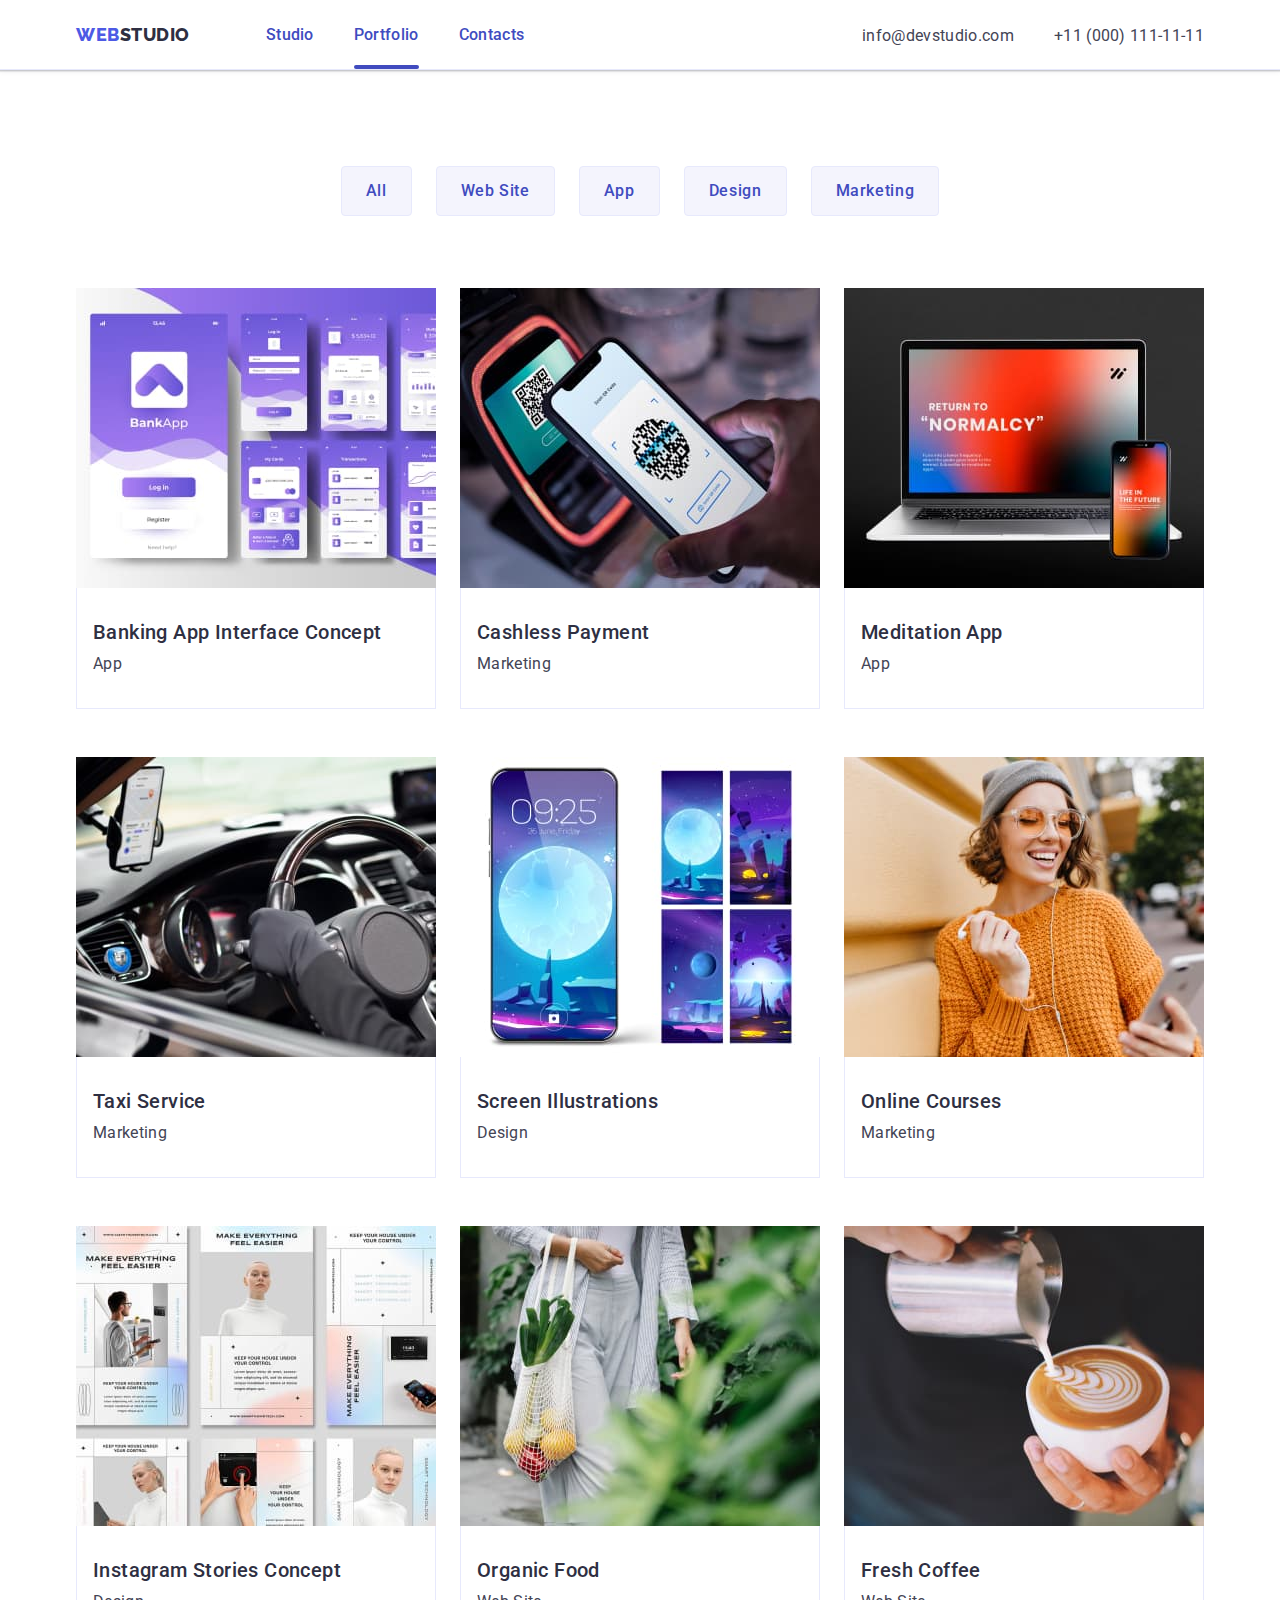
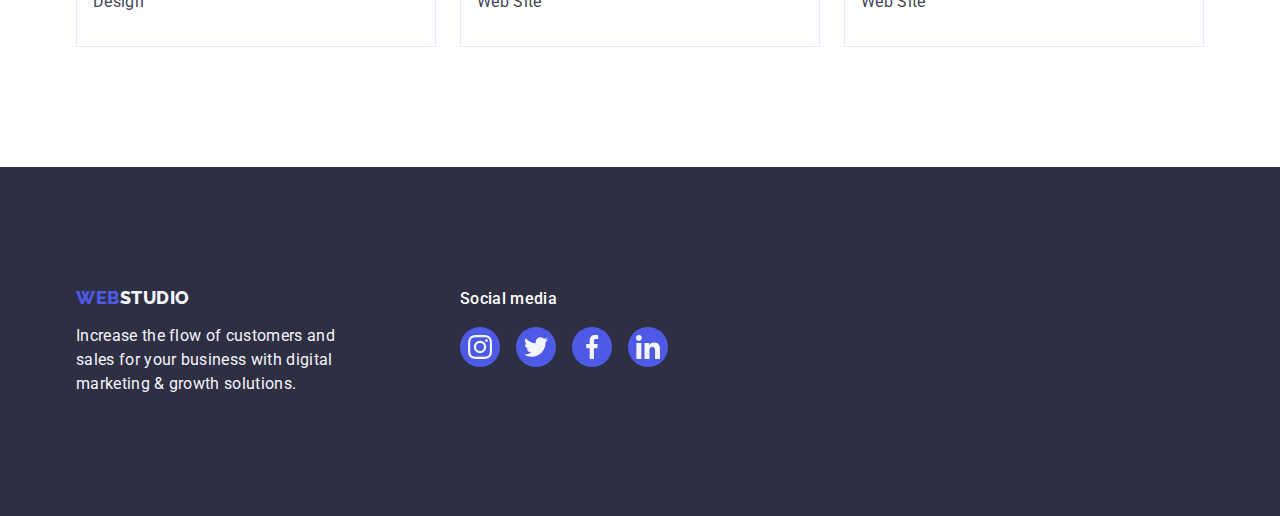
==== commit dd8b4a36: "link active plus padding footer" ====
--- a/portfolio.html
+++ b/portfolio.html
@@ -18,7 +18,7 @@
                 <a href="./" class="logo link">Web<span class="span">Studio</span></a>
                 <ul class="list-header">
                     <li><a href="./index.html" class="first link">Studio</a></li>
-                    <li><a href="./portfolio.html" class="first link">Portfolio</a></li>
+                    <li><a href="./portfolio.html" class="first link link-active">Portfolio</a></li>
                     <li><a href="" class="first link">Contacts</a></li>
                 </ul>
             </nav>
@@ -59,7 +59,7 @@
     <footer class="footer">
         <div class="container div-footer-main">
             <div class="div-footer-one">
-                <a href="/" class="logo link link-footer">Web<span class="span-footer">Studio</span></a>
+                <a href="/" class="logo link-footer">Web<span class="span-footer">Studio</span></a>
                 <p class="footer-paragraph">Increase the flow of customers and sales for your business with digital
                     marketing & growth solutions.</p>
             </div>
--- a/css/styles.css
+++ b/css/styles.css
@@ -591,4 +591,13 @@
   width: 100%;
   transform: translateY(100%);
   transition: transform 250ms cubic-bezier(0.4, 0, 0.2, 1);
+}
+.link-p:hover .paragraph-ul-nine{
+  transform: translateY(0%);
+}
+.link-p:focus .paragraph-ul-nine{
+  transform: translateY(0%);
+}
+.link-active::after{
+  width: 100%;
 }